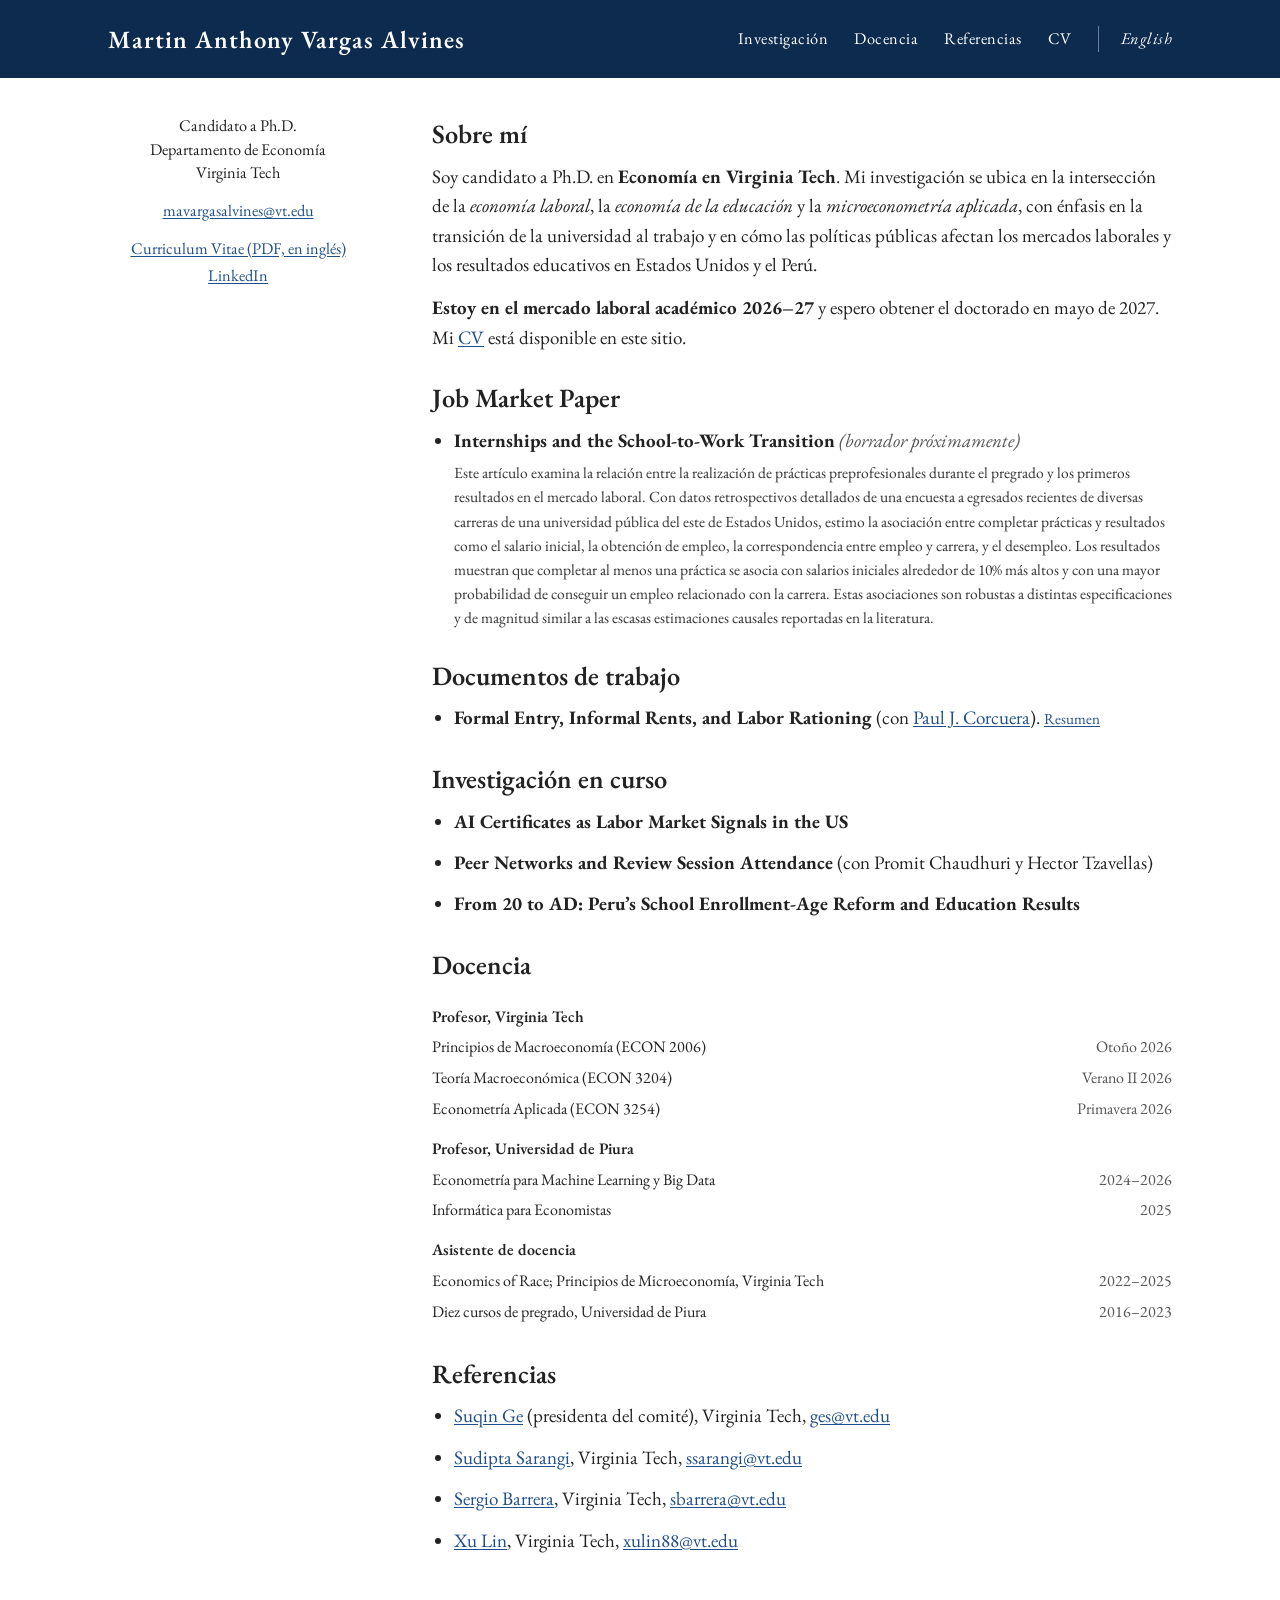
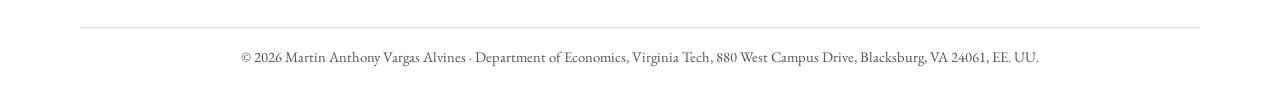
==== es/index.html @ 470b0822 "Initial commit" ====
<!DOCTYPE html>
<html lang="es">
<head>
<meta charset="utf-8">
<meta name="viewport" content="width=device-width, initial-scale=1">
<title>Martin Anthony Vargas Alvines | Candidato a Ph.D. en Economía, Virginia Tech</title>
<meta name="description" content="Martin Anthony Vargas Alvines, candidato a Ph.D. en Economía en Virginia Tech. Economía laboral, economía de la educación y microeconometría aplicada.">
<meta property="og:title" content="Martin Anthony Vargas Alvines">
<meta property="og:description" content="Candidato a Ph.D. en Economía, Virginia Tech. En el mercado laboral académico 2026–27.">
<link rel="alternate" hreflang="en" href="../">
<link rel="alternate" hreflang="es" href="./">
<link rel="preconnect" href="https://fonts.googleapis.com">
<link rel="preconnect" href="https://fonts.gstatic.com" crossorigin>
<link href="https://fonts.googleapis.com/css2?family=EB+Garamond:ital,wght@0,400;0,600;0,700;1,400&display=swap" rel="stylesheet">
<link rel="stylesheet" href="../style.css">
</head>
<body>

<div class="bar">
  <div class="inner">
    <a class="name" href="./">Martin Anthony Vargas Alvines</a>
    <nav>
      <a href="#research">Investigación</a>
      <a href="#teaching">Docencia</a>
      <a href="#references">Referencias</a>
      <a href="../cv.pdf">CV</a>
      <a class="lang" href="../" hreflang="en" lang="en">English</a>
    </nav>
  </div>
</div>

<div class="page">
  <aside>
    <img src="../photo.jpg" alt="Martin Anthony Vargas Alvines" onerror="this.remove()">
    <p>Candidato a Ph.D.<br>Departamento de Economía<br>Virginia Tech</p>
    <p><a href="mailto:mavargasalvines@vt.edu">mavargasalvines@vt.edu</a></p>
    <p class="links">
      <a href="../cv.pdf">Curriculum Vitae (PDF, en inglés)</a>
      <a href="https://www.linkedin.com/in/martin-anthony-vargas-alvines-2488231a1/">LinkedIn</a>
    </p>
  </aside>

  <main>
    <h2>Sobre mí</h2>
    <p>Soy candidato a Ph.D. en <strong>Economía en Virginia Tech</strong>. Mi investigación se ubica en la intersección de la <em>economía laboral</em>, la <em>economía de la educación</em> y la <em>microeconometría aplicada</em>, con énfasis en la transición de la universidad al trabajo y en cómo las políticas públicas afectan los mercados laborales y los resultados educativos en Estados Unidos y el Perú.</p>
    <p><strong>Estoy en el mercado laboral académico 2026–27</strong> y espero obtener el doctorado en mayo de 2027. Mi <a href="../cv.pdf">CV</a> está disponible en este sitio.</p>

    <h2 id="research">Job Market Paper</h2>
    <ul>
      <li><span class="title" lang="en">Internships and the School-to-Work Transition</span> <span class="status">(borrador próximamente)</span>
        <p class="abstract">Este artículo examina la relación entre la realización de prácticas preprofesionales durante el pregrado y los primeros resultados en el mercado laboral. Con datos retrospectivos detallados de una encuesta a egresados recientes de diversas carreras de una universidad pública del este de Estados Unidos, estimo la asociación entre completar prácticas y resultados como el salario inicial, la obtención de empleo, la correspondencia entre empleo y carrera, y el desempleo. Los resultados muestran que completar al menos una práctica se asocia con salarios iniciales alrededor de 10% más altos y con una mayor probabilidad de conseguir un empleo relacionado con la carrera. Estas asociaciones son robustas a distintas especificaciones y de magnitud similar a las escasas estimaciones causales reportadas en la literatura.</p>
      </li>
    </ul>

    <h2>Documentos de trabajo</h2>
    <ul>
      <li><span class="title" lang="en">Formal Entry, Informal Rents, and Labor Rationing</span> (con <a href="https://paulcorcuera.com/">Paul J. Corcuera</a>).
        <details><summary>Resumen</summary>
        <p>Este artículo estudia cómo la creación de empresas formales influye en la informalidad a través de dos mecanismos: cambios en el poder de mercado y racionamiento laboral. Aprovechamos la implementación escalonada del programa <em>Centros de Desarrollo Empresarial</em> (CDE) del Perú, que incentivó la entrada de empresas formales en distintos distritos e industrias. Un marco teórico sencillo muestra que las empresas informales emplean tanto trabajo remunerado como trabajo familiar no remunerado y pueden tener poder de mercado. Una mayor entrada formal puede reducir las rentas informales en sectores con altas barreras o reasignar trabajadores subempleados hacia empleos formales en zonas con abundancia de mano de obra. Con registros administrativos de los CDE y microdatos de la ENAHO, implementamos un diseño de estudio de eventos, Jackknife IV y Shift-Share IV para estimar los efectos sobre las ganancias, el trabajo no remunerado y las transiciones laborales.</p>
        </details>
      </li>
    </ul>

    <h2>Investigación en curso</h2>
    <ul>
      <li><span class="title" lang="en">AI Certificates as Labor Market Signals in the US</span></li>
      <li><span class="title" lang="en">Peer Networks and Review Session Attendance</span> (con Promit Chaudhuri y Hector Tzavellas)</li>
      <li><span class="title" lang="en">From 20 to AD: Peru’s School Enrollment-Age Reform and Education Results</span></li>
    </ul>

    <h2 id="teaching">Docencia</h2>
    <table class="teach">
      <tr class="inst"><td colspan="2">Profesor, Virginia Tech</td></tr>
      <tr><td>Principios de Macroeconomía (ECON 2006)</td><td class="when">Otoño 2026</td></tr>
      <tr><td>Teoría Macroeconómica (ECON 3204)</td><td class="when">Verano II 2026</td></tr>
      <tr><td>Econometría Aplicada (ECON 3254)</td><td class="when">Primavera 2026</td></tr>
      <tr class="inst"><td colspan="2">Profesor, Universidad de Piura</td></tr>
      <tr><td>Econometría para Machine Learning y Big Data</td><td class="when">2024–2026</td></tr>
      <tr><td>Informática para Economistas</td><td class="when">2025</td></tr>
      <tr class="inst"><td colspan="2">Asistente de docencia</td></tr>
      <tr><td>Economics of Race; Principios de Microeconomía, Virginia Tech</td><td class="when">2022–2025</td></tr>
      <tr><td>Diez cursos de pregrado, Universidad de Piura</td><td class="when">2016–2023</td></tr>
    </table>

    <h2 id="references">Referencias</h2>
    <ul>
      <li><a href="https://www.gesuqin.com/">Suqin Ge</a> (presidenta del comité), Virginia Tech, <a href="mailto:ges@vt.edu">ges@vt.edu</a></li>
      <li><a href="https://www.sudiptasarangi.com/">Sudipta Sarangi</a>, Virginia Tech, <a href="mailto:ssarangi@vt.edu">ssarangi@vt.edu</a></li>
      <li><a href="https://www.sergioebarrera.com/">Sergio Barrera</a>, Virginia Tech, <a href="mailto:sbarrera@vt.edu">sbarrera@vt.edu</a></li>
      <li><a href="https://sites.google.com/vt.edu/xulin">Xu Lin</a>, Virginia Tech, <a href="mailto:xulin88@vt.edu">xulin88@vt.edu</a></li>
    </ul>
  </main>
</div>

<footer>© 2026 Martin Anthony Vargas Alvines · Department of Economics, Virginia Tech, 880 West Campus Drive, Blacksburg, VA 24061, EE. UU.</footer>
</body>
</html>
---- style.css ----
:root{
  --bar:#0d2a4f; --bar-text:#ffffff;
  --text:#222222; --muted:#555555; --link:#1f4e8c; --line:#dddddd; --bg:#ffffff;
  --font:"EB Garamond",Garamond,"Adobe Garamond Pro","Times New Roman",serif;
}
*{box-sizing:border-box}
html{scroll-behavior:smooth}
body{margin:0;background:var(--bg);color:var(--text);font-family:var(--font);
     font-size:19px;line-height:1.55}
a{color:var(--link);text-decoration:underline;text-underline-offset:2px}
a:hover{text-decoration-thickness:2px}

/* top bar */
.bar{background:var(--bar);color:var(--bar-text)}
.bar .inner{max-width:1120px;margin:0 auto;padding:0 28px;height:78px;
            display:flex;align-items:center;justify-content:space-between;gap:20px}
.bar .name{color:#fff;text-decoration:none;font-size:1.55rem;font-weight:600;letter-spacing:.04em}
.bar nav{display:flex;align-items:center;gap:26px}
.bar nav a{color:#fff;text-decoration:none;font-size:1.02rem;letter-spacing:.03em}
.bar nav a:hover{text-decoration:underline}
.bar nav .lang{border-left:1px solid rgba(255,255,255,.4);padding-left:22px;font-style:italic}

/* layout */
.page{max-width:1120px;margin:0 auto;padding:36px 28px 60px;
      display:grid;grid-template-columns:260px 1fr;gap:64px}
aside{text-align:center;font-size:1.02rem;line-height:1.45}
aside img{width:220px;height:auto;border-radius:6px;display:block;margin:0 auto 18px;
          box-shadow:0 1px 4px rgba(0,0,0,.18)}
aside p{margin:0 0 14px}
aside .links a{display:block;margin:4px 0}

main h2{font-size:1.65rem;font-weight:600;margin:30px 0 12px;line-height:1.2}
main h2:first-child{margin-top:4px}
main p{margin:0 0 14px}
main ul{margin:0 0 8px;padding-left:22px}
main li{margin:0 0 12px}
.title{font-weight:700}
.status{font-style:italic;color:var(--muted)}
details{display:inline}
details summary{display:inline;cursor:pointer;color:var(--link);text-decoration:underline;
                text-underline-offset:2px;font-size:.95rem;list-style:none}
details summary::-webkit-details-marker{display:none}
details[open] summary{margin-bottom:4px}
details p{display:block;font-size:.95rem;color:#333;margin:6px 0 4px;text-align:left}
.abstract{font-size:.97rem;color:#333;text-align:left;margin:6px 0 0}
table.teach{border-collapse:collapse;width:100%;font-size:1rem}
table.teach td{padding:3px 0;vertical-align:top}
table.teach td.when{text-align:right;color:var(--muted);white-space:nowrap;padding-left:16px}
table.teach tr.inst td{font-weight:600;padding-top:12px}
footer{border-top:1px solid var(--line);max-width:1120px;margin:0 auto;padding:18px 28px 40px;
       color:var(--muted);font-size:.92rem;text-align:center}

@media (max-width:820px){
  .bar .inner{height:auto;padding:14px 18px;flex-direction:column;align-items:flex-start;gap:8px}
  .bar nav{gap:16px;flex-wrap:wrap}
  .bar nav .lang{border-left:0;padding-left:0}
  .page{grid-template-columns:1fr;gap:20px;padding:24px 18px 40px}
  aside img{width:170px}
  body{font-size:18px}
}
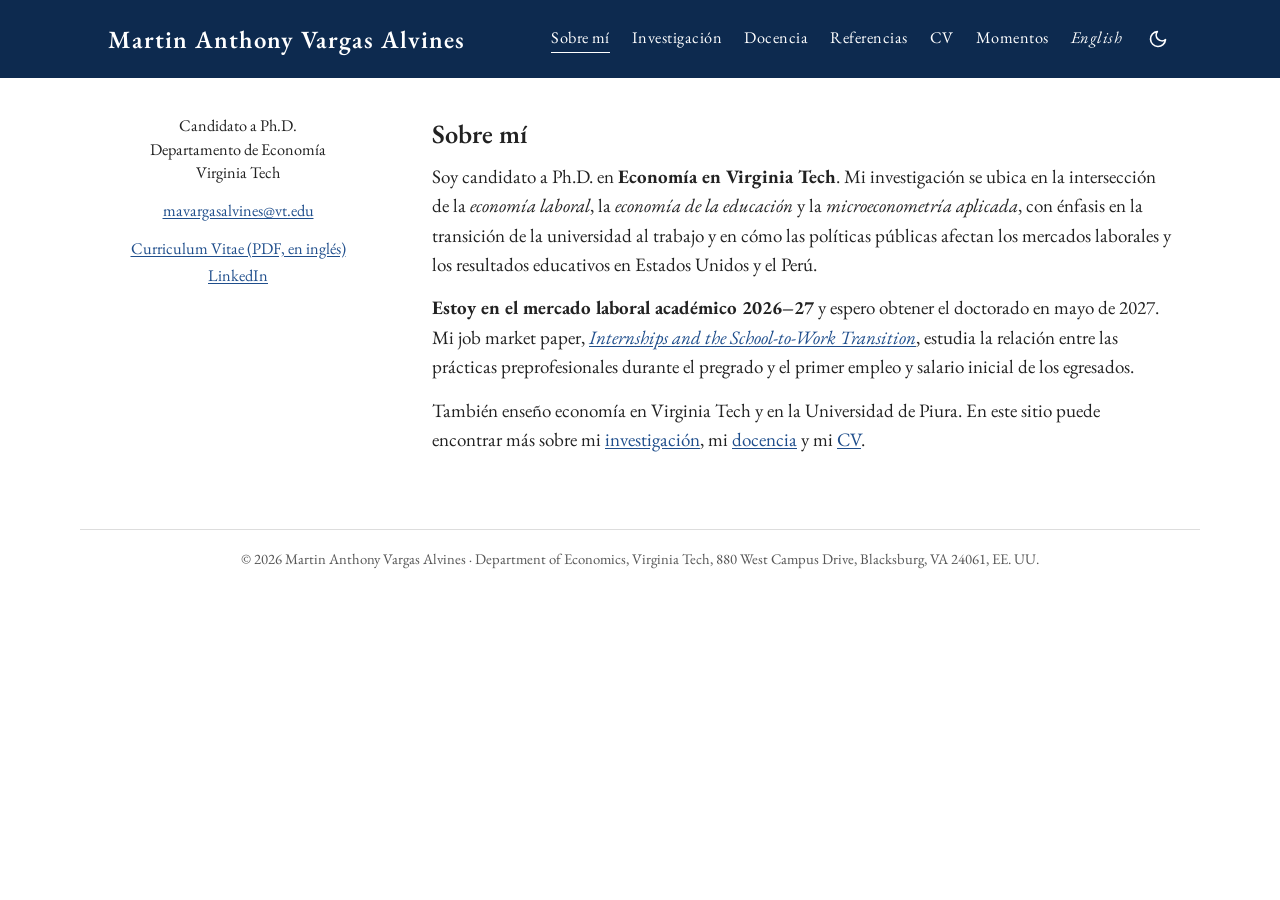
==== commit 0a607470: "Update site and CV" ====
--- a/es/index.html
+++ b/es/index.html
@@ -6,25 +6,29 @@
 <title>Martin Anthony Vargas Alvines | Candidato a Ph.D. en Economía, Virginia Tech</title>
 <meta name="description" content="Martin Anthony Vargas Alvines, candidato a Ph.D. en Economía en Virginia Tech. Economía laboral, economía de la educación y microeconometría aplicada.">
 <meta property="og:title" content="Martin Anthony Vargas Alvines">
-<meta property="og:description" content="Candidato a Ph.D. en Economía, Virginia Tech. En el mercado laboral académico 2026–27.">
-<link rel="alternate" hreflang="en" href="../">
-<link rel="alternate" hreflang="es" href="./">
+<meta property="og:description" content="Martin Anthony Vargas Alvines, candidato a Ph.D. en Economía en Virginia Tech. Economía laboral, economía de la educación y microeconometría aplicada.">
+<link rel="alternate" hreflang="en" href="../index.html">
+<script>(function(){var t;try{t=localStorage.getItem('theme')}catch(e){}if(!t)t=window.matchMedia('(prefers-color-scheme: dark)').matches?'dark':'light';document.documentElement.setAttribute('data-theme',t)})();</script>
 <link rel="preconnect" href="https://fonts.googleapis.com">
 <link rel="preconnect" href="https://fonts.gstatic.com" crossorigin>
 <link href="https://fonts.googleapis.com/css2?family=EB+Garamond:ital,wght@0,400;0,600;0,700;1,400&display=swap" rel="stylesheet">
 <link rel="stylesheet" href="../style.css">
+<script src="../site.js" defer></script>
 </head>
 <body>
 
 <div class="bar">
   <div class="inner">
-    <a class="name" href="./">Martin Anthony Vargas Alvines</a>
+    <a class="name" href="index.html">Martin Anthony Vargas Alvines</a>
     <nav>
-      <a href="#research">Investigación</a>
-      <a href="#teaching">Docencia</a>
-      <a href="#references">Referencias</a>
-      <a href="../cv.pdf">CV</a>
-      <a class="lang" href="../" hreflang="en" lang="en">English</a>
+      <a href="index.html" class="active">Sobre mí</a>
+      <a href="research.html">Investigación</a>
+      <a href="teaching.html">Docencia</a>
+      <a href="references.html">Referencias</a>
+      <a href="cv.html">CV</a>
+      <a href="life.html">Momentos</a>
+      <a class="lang" href="../index.html" hreflang="en" lang="en">English</a>
+      <button class="theme-toggle" type="button" aria-label="Cambiar modo claro/oscuro" title="Cambiar modo claro/oscuro"><svg class="moon" viewBox="0 0 24 24" fill="none" stroke="currentColor" stroke-width="2" stroke-linecap="round" stroke-linejoin="round"><path d="M21 12.79A9 9 0 1 1 11.21 3 7 7 0 0 0 21 12.79z"/></svg><svg class="sun" viewBox="0 0 24 24" fill="none" stroke="currentColor" stroke-width="2" stroke-linecap="round"><circle cx="12" cy="12" r="4.5"/><path d="M12 2v2M12 20v2M4.9 4.9l1.4 1.4M17.7 17.7l1.4 1.4M2 12h2M20 12h2M4.9 19.1l1.4-1.4M17.7 6.3l1.4-1.4"/></svg></button>
     </nav>
   </div>
 </div>
@@ -43,52 +47,8 @@
   <main>
     <h2>Sobre mí</h2>
     <p>Soy candidato a Ph.D. en <strong>Economía en Virginia Tech</strong>. Mi investigación se ubica en la intersección de la <em>economía laboral</em>, la <em>economía de la educación</em> y la <em>microeconometría aplicada</em>, con énfasis en la transición de la universidad al trabajo y en cómo las políticas públicas afectan los mercados laborales y los resultados educativos en Estados Unidos y el Perú.</p>
-    <p><strong>Estoy en el mercado laboral académico 2026–27</strong> y espero obtener el doctorado en mayo de 2027. Mi <a href="../cv.pdf">CV</a> está disponible en este sitio.</p>
-
-    <h2 id="research">Job Market Paper</h2>
-    <ul>
-      <li><span class="title" lang="en">Internships and the School-to-Work Transition</span> <span class="status">(borrador próximamente)</span>
-        <p class="abstract">Este artículo examina la relación entre la realización de prácticas preprofesionales durante el pregrado y los primeros resultados en el mercado laboral. Con datos retrospectivos detallados de una encuesta a egresados recientes de diversas carreras de una universidad pública del este de Estados Unidos, estimo la asociación entre completar prácticas y resultados como el salario inicial, la obtención de empleo, la correspondencia entre empleo y carrera, y el desempleo. Los resultados muestran que completar al menos una práctica se asocia con salarios iniciales alrededor de 10% más altos y con una mayor probabilidad de conseguir un empleo relacionado con la carrera. Estas asociaciones son robustas a distintas especificaciones y de magnitud similar a las escasas estimaciones causales reportadas en la literatura.</p>
-      </li>
-    </ul>
-
-    <h2>Documentos de trabajo</h2>
-    <ul>
-      <li><span class="title" lang="en">Formal Entry, Informal Rents, and Labor Rationing</span> (con <a href="https://paulcorcuera.com/">Paul J. Corcuera</a>).
-        <details><summary>Resumen</summary>
-        <p>Este artículo estudia cómo la creación de empresas formales influye en la informalidad a través de dos mecanismos: cambios en el poder de mercado y racionamiento laboral. Aprovechamos la implementación escalonada del programa <em>Centros de Desarrollo Empresarial</em> (CDE) del Perú, que incentivó la entrada de empresas formales en distintos distritos e industrias. Un marco teórico sencillo muestra que las empresas informales emplean tanto trabajo remunerado como trabajo familiar no remunerado y pueden tener poder de mercado. Una mayor entrada formal puede reducir las rentas informales en sectores con altas barreras o reasignar trabajadores subempleados hacia empleos formales en zonas con abundancia de mano de obra. Con registros administrativos de los CDE y microdatos de la ENAHO, implementamos un diseño de estudio de eventos, Jackknife IV y Shift-Share IV para estimar los efectos sobre las ganancias, el trabajo no remunerado y las transiciones laborales.</p>
-        </details>
-      </li>
-    </ul>
-
-    <h2>Investigación en curso</h2>
-    <ul>
-      <li><span class="title" lang="en">AI Certificates as Labor Market Signals in the US</span></li>
-      <li><span class="title" lang="en">Peer Networks and Review Session Attendance</span> (con Promit Chaudhuri y Hector Tzavellas)</li>
-      <li><span class="title" lang="en">From 20 to AD: Peru’s School Enrollment-Age Reform and Education Results</span></li>
-    </ul>
-
-    <h2 id="teaching">Docencia</h2>
-    <table class="teach">
-      <tr class="inst"><td colspan="2">Profesor, Virginia Tech</td></tr>
-      <tr><td>Principios de Macroeconomía (ECON 2006)</td><td class="when">Otoño 2026</td></tr>
-      <tr><td>Teoría Macroeconómica (ECON 3204)</td><td class="when">Verano II 2026</td></tr>
-      <tr><td>Econometría Aplicada (ECON 3254)</td><td class="when">Primavera 2026</td></tr>
-      <tr class="inst"><td colspan="2">Profesor, Universidad de Piura</td></tr>
-      <tr><td>Econometría para Machine Learning y Big Data</td><td class="when">2024–2026</td></tr>
-      <tr><td>Informática para Economistas</td><td class="when">2025</td></tr>
-      <tr class="inst"><td colspan="2">Asistente de docencia</td></tr>
-      <tr><td>Economics of Race; Principios de Microeconomía, Virginia Tech</td><td class="when">2022–2025</td></tr>
-      <tr><td>Diez cursos de pregrado, Universidad de Piura</td><td class="when">2016–2023</td></tr>
-    </table>
-
-    <h2 id="references">Referencias</h2>
-    <ul>
-      <li><a href="https://www.gesuqin.com/">Suqin Ge</a> (presidenta del comité), Virginia Tech, <a href="mailto:ges@vt.edu">ges@vt.edu</a></li>
-      <li><a href="https://www.sudiptasarangi.com/">Sudipta Sarangi</a>, Virginia Tech, <a href="mailto:ssarangi@vt.edu">ssarangi@vt.edu</a></li>
-      <li><a href="https://www.sergioebarrera.com/">Sergio Barrera</a>, Virginia Tech, <a href="mailto:sbarrera@vt.edu">sbarrera@vt.edu</a></li>
-      <li><a href="https://sites.google.com/vt.edu/xulin">Xu Lin</a>, Virginia Tech, <a href="mailto:xulin88@vt.edu">xulin88@vt.edu</a></li>
-    </ul>
+    <p><strong>Estoy en el mercado laboral académico 2026–27</strong> y espero obtener el doctorado en mayo de 2027. Mi job market paper, <a href="research.html"><em lang="en">Internships and the School-to-Work Transition</em></a>, estudia la relación entre las prácticas preprofesionales durante el pregrado y el primer empleo y salario inicial de los egresados.</p>
+    <p>También enseño economía en Virginia Tech y en la Universidad de Piura. En este sitio puede encontrar más sobre mi <a href="research.html">investigación</a>, mi <a href="teaching.html">docencia</a> y mi <a href="cv.html">CV</a>.</p>
   </main>
 </div>
 
--- a/style.css
+++ b/style.css
@@ -1,26 +1,39 @@
+/* ============ Colors: light (default) and dark ============ */
 :root{
   --bar:#0d2a4f; --bar-text:#ffffff;
-  --text:#222222; --muted:#555555; --link:#1f4e8c; --line:#dddddd; --bg:#ffffff;
+  --bg:#ffffff; --text:#222222; --muted:#555555; --soft:#333333;
+  --link:#1f4e8c; --line:#dddddd; --card:#f6f6f4;
   --font:"EB Garamond",Garamond,"Adobe Garamond Pro","Times New Roman",serif;
 }
+html[data-theme="dark"]{
+  --bar:#0a1830; --bar-text:#ffffff;
+  --bg:#1b1c1e; --text:#e4e2dd; --muted:#a8a6a0; --soft:#cfcdc7;
+  --link:#8db6f2; --line:#3a3b3e; --card:#25262a;
+}
+
 *{box-sizing:border-box}
 html{scroll-behavior:smooth}
 body{margin:0;background:var(--bg);color:var(--text);font-family:var(--font);
-     font-size:19px;line-height:1.55}
+     font-size:19px;line-height:1.55;transition:background .2s,color .2s}
 a{color:var(--link);text-decoration:underline;text-underline-offset:2px}
 a:hover{text-decoration-thickness:2px}
 
-/* top bar */
+/* ============ Top bar ============ */
 .bar{background:var(--bar);color:var(--bar-text)}
-.bar .inner{max-width:1120px;margin:0 auto;padding:0 28px;height:78px;
+.bar .inner{max-width:1120px;margin:0 auto;padding:0 28px;min-height:78px;
             display:flex;align-items:center;justify-content:space-between;gap:20px}
 .bar .name{color:#fff;text-decoration:none;font-size:1.55rem;font-weight:600;letter-spacing:.04em}
-.bar nav{display:flex;align-items:center;gap:26px}
-.bar nav a{color:#fff;text-decoration:none;font-size:1.02rem;letter-spacing:.03em}
-.bar nav a:hover{text-decoration:underline}
-.bar nav .lang{border-left:1px solid rgba(255,255,255,.4);padding-left:22px;font-style:italic}
+.bar nav{display:flex;align-items:center;gap:22px;flex-wrap:wrap}
+.bar nav a{color:#fff;text-decoration:none;font-size:1.02rem;letter-spacing:.03em;padding-bottom:2px;border-bottom:1px solid transparent}
+.bar nav a:hover,.bar nav a.active{border-bottom-color:#fff}
+.bar nav .lang{font-style:italic}
+.theme-toggle{background:none;border:0;color:#fff;cursor:pointer;padding:4px;display:flex;align-items:center}
+.theme-toggle svg{width:20px;height:20px}
+.theme-toggle .sun{display:none}
+html[data-theme="dark"] .theme-toggle .sun{display:block}
+html[data-theme="dark"] .theme-toggle .moon{display:none}
 
-/* layout */
+/* ============ Layout: sidebar + content ============ */
 .page{max-width:1120px;margin:0 auto;padding:36px 28px 60px;
       display:grid;grid-template-columns:260px 1fr;gap:64px}
 aside{text-align:center;font-size:1.02rem;line-height:1.45}
@@ -29,32 +42,57 @@
 aside p{margin:0 0 14px}
 aside .links a{display:block;margin:4px 0}
 
+main{min-width:0}
+main h1{font-size:2rem;font-weight:600;margin:0 0 16px;line-height:1.2}
 main h2{font-size:1.65rem;font-weight:600;margin:30px 0 12px;line-height:1.2}
-main h2:first-child{margin-top:4px}
+main h1 + h2{margin-top:8px}
+main > h2:first-child{margin-top:4px}
 main p{margin:0 0 14px}
 main ul{margin:0 0 8px;padding-left:22px}
 main li{margin:0 0 12px}
 .title{font-weight:700}
 .status{font-style:italic;color:var(--muted)}
+
+/* expandable abstracts / descriptions */
 details{display:inline}
-details summary{display:inline;cursor:pointer;color:var(--link);text-decoration:underline;
-                text-underline-offset:2px;font-size:.95rem;list-style:none}
+details summary{display:inline;cursor:pointer;list-style:none;font-size:.95rem}
 details summary::-webkit-details-marker{display:none}
-details[open] summary{margin-bottom:4px}
-details p{display:block;font-size:.95rem;color:#333;margin:6px 0 4px;text-align:left}
-.abstract{font-size:.97rem;color:#333;text-align:left;margin:6px 0 0}
+details summary .toggle{color:var(--link);text-decoration:underline;text-underline-offset:2px}
+details summary a{font-size:.95rem;margin-left:4px}
+details p{display:block;font-size:.95rem;color:var(--soft);margin:6px 0 4px}
+.abstract{font-size:.97rem;color:var(--soft);margin:6px 0 0}
+
+/* teaching table */
 table.teach{border-collapse:collapse;width:100%;font-size:1rem}
 table.teach td{padding:3px 0;vertical-align:top}
 table.teach td.when{text-align:right;color:var(--muted);white-space:nowrap;padding-left:16px}
 table.teach tr.inst td{font-weight:600;padding-top:12px}
+
+/* CV viewer */
+.cv-actions{margin:0 0 14px}
+.cv-frame{width:100%;height:1100px;border:1px solid var(--line);border-radius:4px;background:var(--card)}
+
+/* Life in Frames gallery */
+.gallery{display:grid;grid-template-columns:repeat(auto-fill,minmax(230px,1fr));gap:22px}
+.gallery figure{margin:0;cursor:zoom-in}
+.gallery img{width:100%;aspect-ratio:4/3;object-fit:cover;border-radius:4px;display:block;
+             box-shadow:0 1px 4px rgba(0,0,0,.18)}
+.gallery figcaption{font-size:.95rem;color:var(--muted);text-align:center;margin-top:8px;font-style:italic}
+.lightbox{position:fixed;inset:0;background:rgba(0,0,0,.88);display:none;align-items:center;
+          justify-content:center;flex-direction:column;z-index:50;cursor:zoom-out;padding:24px}
+.lightbox.open{display:flex}
+.lightbox img{max-width:92vw;max-height:82vh;border-radius:4px}
+.lightbox p{color:#eee;font-style:italic;margin-top:12px;text-align:center}
+
 footer{border-top:1px solid var(--line);max-width:1120px;margin:0 auto;padding:18px 28px 40px;
        color:var(--muted);font-size:.92rem;text-align:center}
 
+/* ============ Phones ============ */
 @media (max-width:820px){
-  .bar .inner{height:auto;padding:14px 18px;flex-direction:column;align-items:flex-start;gap:8px}
-  .bar nav{gap:16px;flex-wrap:wrap}
-  .bar nav .lang{border-left:0;padding-left:0}
+  .bar .inner{padding:14px 18px;flex-direction:column;align-items:flex-start;gap:8px}
+  .bar nav{gap:14px}
   .page{grid-template-columns:1fr;gap:20px;padding:24px 18px 40px}
   aside img{width:170px}
   body{font-size:18px}
+  .cv-frame{height:75vh}
 }
